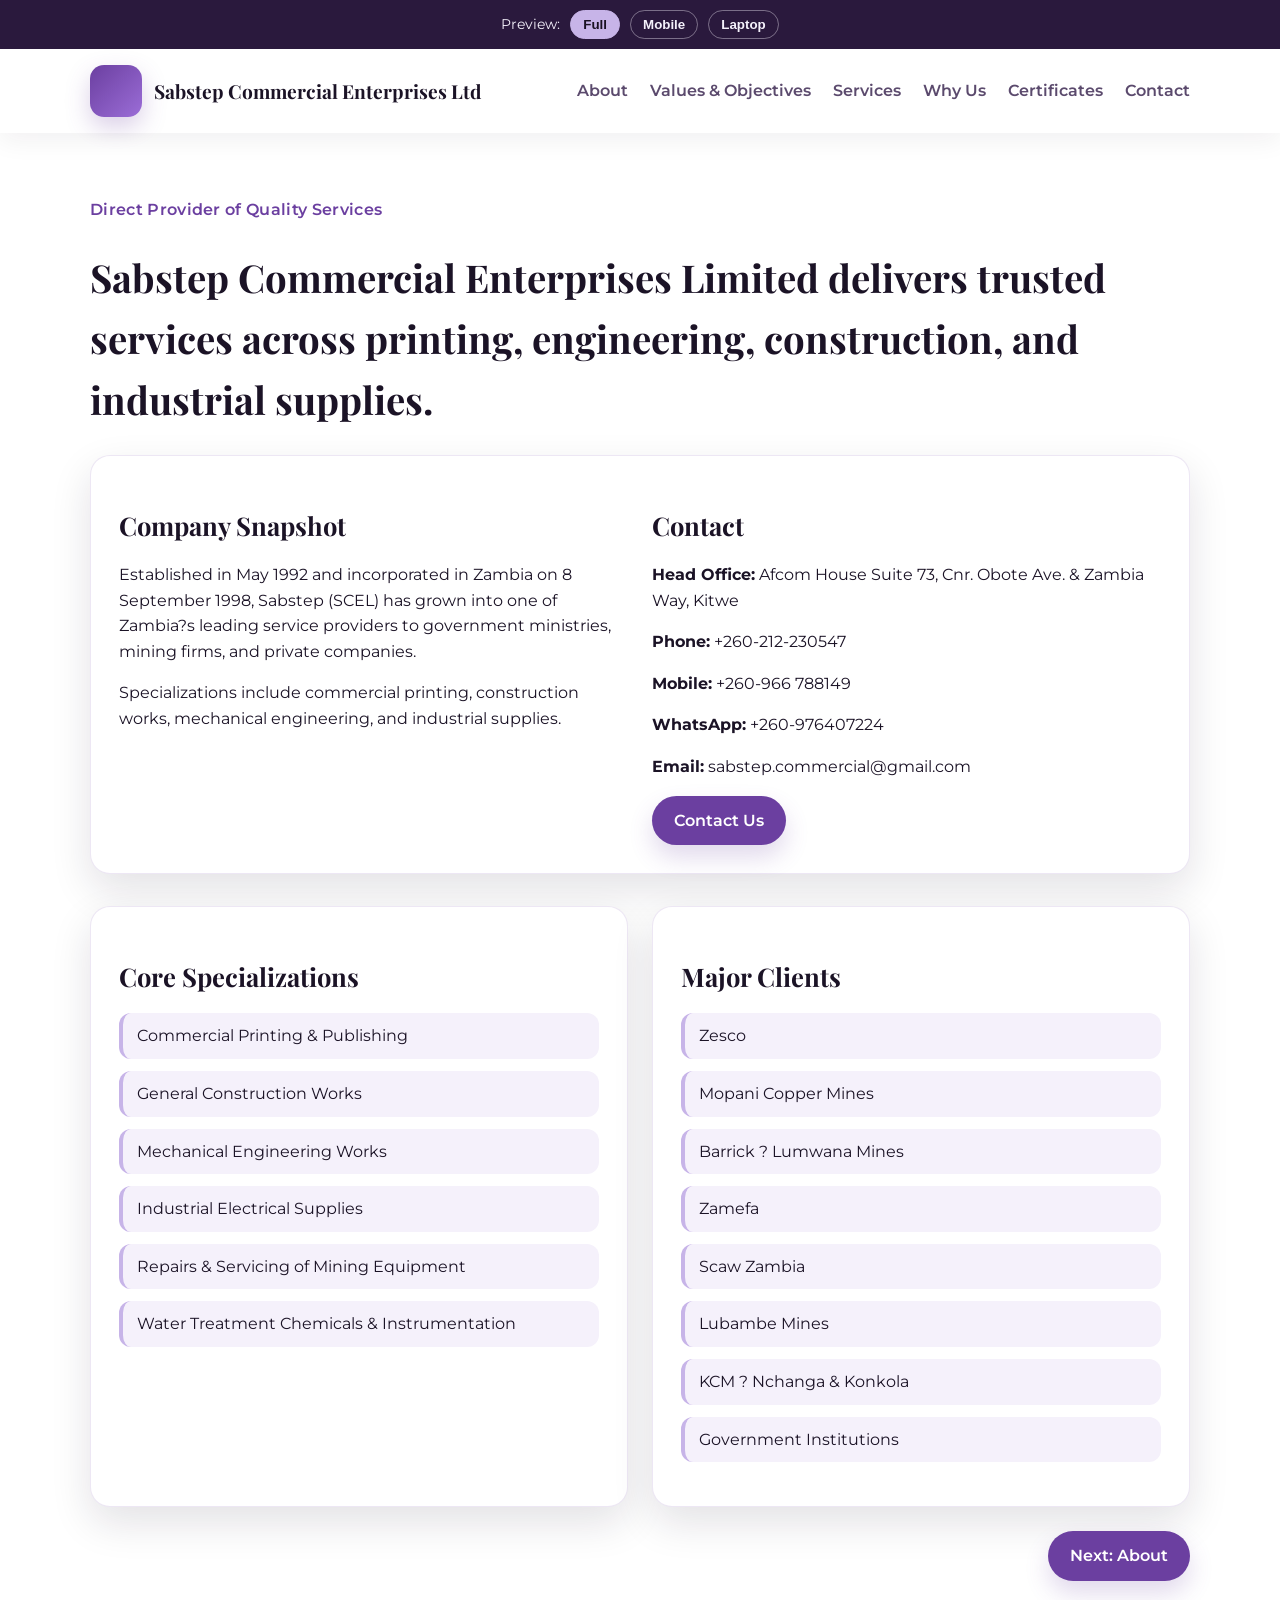
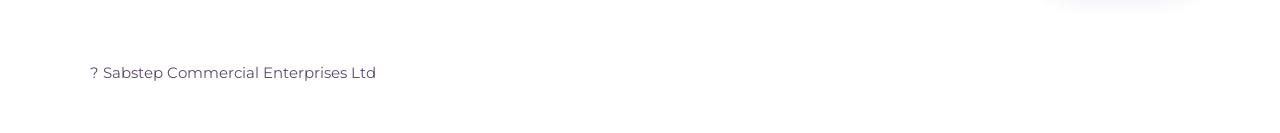
==== index.html @ 1f7cb90e "Initial sabstep site" ====
<!doctype html>
<html lang="en">
<head>
  <meta charset="utf-8" />
  <meta name="viewport" content="width=device-width, initial-scale=1" />
  <title>Sabstep Commercial Enterprises Ltd</title>
  <link rel="stylesheet" href="styles.css" />
  <script src="preview.js" defer></script>
</head>
<body>
  <header>
    <div class="container nav">
      <a class="brand" href="index.html">
        <div class="brand-mark" aria-hidden="true"></div>
        <span>Sabstep Commercial Enterprises Ltd</span>
      </a>
      <nav>
        <a href="about.html">About</a>
        <a href="values.html">Values & Objectives</a>
        <a href="services.html">Services</a>
        <a href="why-us.html">Why Us</a>
        <a href="certificates.html">Certificates</a>
        <a href="contact.html">Contact</a>
      </nav>
    </div>
  </header>

  <main class="container">
    <section class="hero">
      <span class="tag">Direct Provider of Quality Services</span>
      <h1>Sabstep Commercial Enterprises Limited delivers trusted services across printing, engineering, construction, and industrial supplies.</h1>
      <div class="card grid grid-2 lift">
        <div>
          <h2 class="section-title">Company Snapshot</h2>
          <p>Established in May 1992 and incorporated in Zambia on 8 September 1998, Sabstep (SCEL) has grown into one of Zambia?s leading service providers to government ministries, mining firms, and private companies.</p>
          <p>Specializations include commercial printing, construction works, mechanical engineering, and industrial supplies.</p>
        </div>
        <div>
          <h2 class="section-title">Contact</h2>
          <p><strong>Head Office:</strong> Afcom House Suite 73, Cnr. Obote Ave. & Zambia Way, Kitwe</p>
          <p><strong>Phone:</strong> +260-212-230547</p>
          <p><strong>Mobile:</strong> +260-966 788149</p>
          <p><strong>WhatsApp:</strong> +260-976407224</p>
          <p><strong>Email:</strong> sabstep.commercial@gmail.com</p>
          <a class="button" href="contact.html">Contact Us</a>
        </div>
      </div>
    </section>

    <section class="grid grid-2">
      <div class="card lift">
        <h2 class="section-title">Core Specializations</h2>
        <ul class="list">
          <li>Commercial Printing & Publishing</li>
          <li>General Construction Works</li>
          <li>Mechanical Engineering Works</li>
          <li>Industrial Electrical Supplies</li>
          <li>Repairs & Servicing of Mining Equipment</li>
          <li>Water Treatment Chemicals & Instrumentation</li>
        </ul>
      </div>
      <div class="card lift">
        <h2 class="section-title">Major Clients</h2>
        <ul class="list">
          <li>Zesco</li>
          <li>Mopani Copper Mines</li>
          <li>Barrick ? Lumwana Mines</li>
          <li>Zamefa</li>
          <li>Scaw Zambia</li>
          <li>Lubambe Mines</li>
          <li>KCM ? Nchanga & Konkola</li>
          <li>Government Institutions</li>
        </ul>
      </div>
    </section>

    <div class="next-row">
      <a class="button" href="about.html">Next: About</a>
    </div>
  </main>

  <footer class="container">
    <div>? Sabstep Commercial Enterprises Ltd</div>
  </footer>
</body>
</html>
---- styles.css ----
@import url('https://fonts.googleapis.com/css2?family=Montserrat:wght@300;400;600;700&family=Playfair+Display:wght@500;600;700&display=swap');

:root {
  --ink: #1b1326;
  --muted: #5b4a6d;
  --brand: #6b3fa0;
  --brand-dark: #4c2b77;
  --accent: #c7b4e8;
  --paper: #ffffff;
  --white: #ffffff;
  --shadow: 0 16px 40px rgba(27, 19, 38, 0.12);
}

* { box-sizing: border-box; }
html, body { margin: 0; padding: 0; }
body {
  font-family: 'Montserrat', system-ui, -apple-system, sans-serif;
  color: var(--ink);
  background: #ffffff;
  line-height: 1.6;
}

.container {
  width: min(1100px, 92vw);
  margin: 0 auto;
}

header {
  background: var(--white);
  position: sticky;
  top: 0;
  z-index: 10;
  box-shadow: 0 8px 24px rgba(27, 19, 38, 0.06);
}

.nav {
  display: flex;
  align-items: center;
  justify-content: space-between;
  padding: 16px 0;
  gap: 16px;
}

.brand {
  display: flex;
  align-items: center;
  gap: 12px;
  text-decoration: none;
  color: inherit;
}

.brand-mark {
  width: 52px;
  height: 52px;
  border-radius: 14px;
  background: linear-gradient(135deg, #6b3fa0, #9b6dd7);
  box-shadow: 0 10px 24px rgba(107, 63, 160, 0.25);
}

.brand span {
  font-family: 'Playfair Display', serif;
  font-size: 1.2rem;
  font-weight: 700;
}

nav a {
  text-decoration: none;
  color: var(--muted);
  font-weight: 600;
  margin-left: 18px;
}

nav a:hover { color: var(--brand); }

.hero {
  padding: 64px 0 32px;
  display: grid;
  gap: 24px;
}

.hero h1 {
  font-family: 'Playfair Display', serif;
  font-size: clamp(2rem, 3vw, 3rem);
  margin: 0;
}

.card {
  background: var(--white);
  border-radius: 20px;
  padding: 28px;
  box-shadow: var(--shadow);
  border: 1px solid rgba(107, 63, 160, 0.12);
}

.grid {
  display: grid;
  gap: 24px;
}

.grid-2 { grid-template-columns: repeat(auto-fit, minmax(260px, 1fr)); }
.grid-3 { grid-template-columns: repeat(auto-fit, minmax(220px, 1fr)); }

.tag {
  display: inline-flex;
  align-items: center;
  gap: 8px;
  font-weight: 600;
  color: var(--brand);
  letter-spacing: 0.02em;
}

.button {
  display: inline-flex;
  align-items: center;
  justify-content: center;
  padding: 12px 22px;
  border-radius: 999px;
  border: none;
  background: var(--brand);
  color: var(--white);
  font-weight: 600;
  text-decoration: none;
  box-shadow: 0 12px 24px rgba(107, 63, 160, 0.2);
}

.button.secondary {
  background: var(--white);
  color: var(--brand);
  border: 1px solid var(--brand);
  box-shadow: none;
}

.section-title {
  font-family: 'Playfair Display', serif;
  font-size: 1.6rem;
  margin-bottom: 12px;
}

.list {
  display: grid;
  gap: 12px;
  padding-left: 0;
  list-style: none;
}

.list li {
  padding: 10px 14px;
  background: #f5f1fb;
  border-radius: 12px;
  border-left: 4px solid var(--accent);
}

.service-card img {
  width: 100%;
  height: 180px;
  object-fit: cover;
  border-radius: 14px;
  margin-bottom: 12px;
}

footer {
  padding: 32px 0 48px;
  color: var(--muted);
  font-size: 0.95rem;
}

.next-row {
  display: flex;
  justify-content: flex-end;
  padding: 24px 0 48px;
}

.lift {
  transition: transform 0.35s ease, box-shadow 0.35s ease;
}

.lift:hover {
  transform: translateY(-6px);
  box-shadow: 0 18px 36px rgba(107, 63, 160, 0.18);
}

.preview-bar {
  position: sticky;
  top: 0;
  z-index: 20;
  background: #2a193d;
  color: #f4f1fb;
  display: flex;
  align-items: center;
  justify-content: center;
  gap: 10px;
  padding: 10px 16px;
  font-size: 0.9rem;
}

.preview-bar button {
  background: transparent;
  border: 1px solid rgba(244, 241, 251, 0.4);
  color: inherit;
  padding: 6px 12px;
  border-radius: 999px;
  font-weight: 600;
  cursor: pointer;
}

.preview-bar button.active {
  background: var(--accent);
  color: #1a1223;
  border-color: var(--accent);
}

.preview-frame { width: 100%; }

body.preview-mobile,
body.preview-laptop {
  background: linear-gradient(135deg, #efe9f8 0%, #ffffff 100%);
}

body.preview-mobile .preview-frame,
body.preview-laptop .preview-frame {
  margin: 16px auto 40px;
  background: var(--white);
  border-radius: 24px;
  box-shadow: 0 24px 60px rgba(27, 19, 38, 0.2);
  overflow: hidden;
}

body.preview-mobile .preview-frame { max-width: 390px; }
body.preview-laptop .preview-frame { max-width: 1100px; }

@media (max-width: 720px) {
  nav { display: none; }
  .nav { justify-content: center; padding: 12px 0; }
  .brand { gap: 10px; }
  .brand-mark { width: 44px; height: 44px; }
  .brand span { font-size: 1.05rem; text-align: center; }
  .hero { padding: 42px 0 24px; }
  .card { padding: 20px; }
  .section-title { font-size: 1.35rem; }
  .button { width: 100%; }
  .next-row { justify-content: stretch; }
  .list li { padding: 10px 12px; }
  .service-card img { height: 160px; }
}

@media (max-width: 520px) {
  body { font-size: 0.98rem; }
  .hero h1 { font-size: clamp(1.6rem, 6vw, 2.2rem); }
  .grid { gap: 16px; }
  .card { border-radius: 16px; }
}
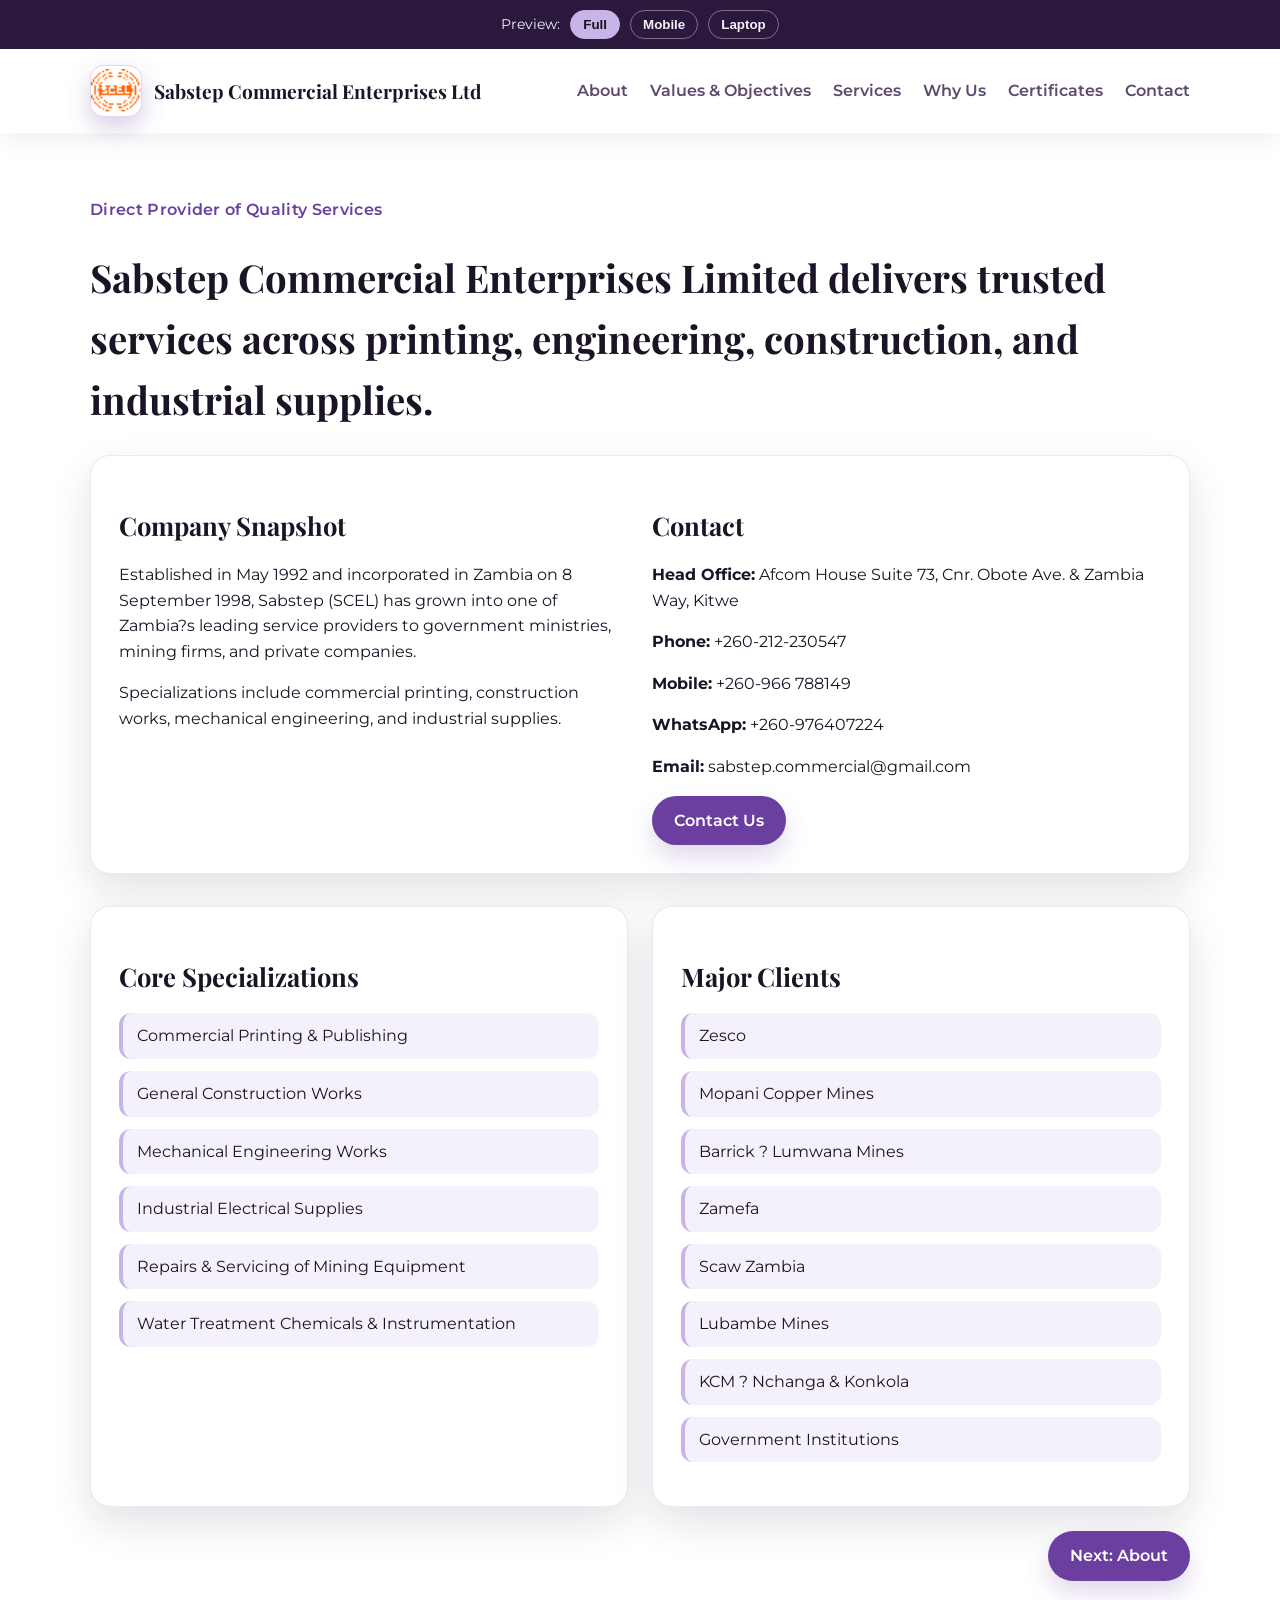
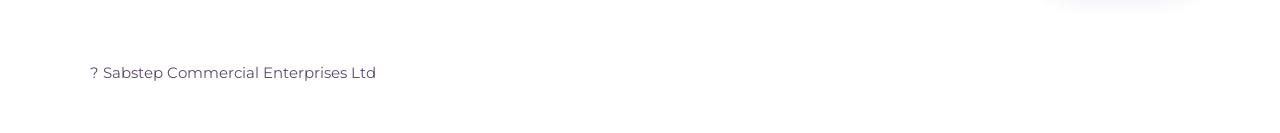
==== commit 82a041ee: "Add logo and certificate PDFs" ====
--- a/index.html
+++ b/index.html
@@ -11,7 +11,7 @@
   <header>
     <div class="container nav">
       <a class="brand" href="index.html">
-        <div class="brand-mark" aria-hidden="true"></div>
+        <img class="brand-logo" src="assets/logo.png" alt="Sabstep logo" />
         <span>Sabstep Commercial Enterprises Ltd</span>
       </a>
       <nav>
--- a/styles.css
+++ b/styles.css
@@ -49,12 +49,14 @@
   color: inherit;
 }
 
-.brand-mark {
+.brand-logo {
   width: 52px;
   height: 52px;
   border-radius: 14px;
-  background: linear-gradient(135deg, #6b3fa0, #9b6dd7);
+  object-fit: contain;
+  background: #ffffff;
   box-shadow: 0 10px 24px rgba(107, 63, 160, 0.25);
+  border: 1px solid rgba(107, 63, 160, 0.2);
 }
 
 .brand span {
@@ -158,6 +160,11 @@
   margin-bottom: 12px;
 }
 
+.cert-grid a.button {
+  width: 100%;
+  justify-content: center;
+}
+
 footer {
   padding: 32px 0 48px;
   color: var(--muted);
@@ -232,7 +239,7 @@
   nav { display: none; }
   .nav { justify-content: center; padding: 12px 0; }
   .brand { gap: 10px; }
-  .brand-mark { width: 44px; height: 44px; }
+  .brand-logo { width: 44px; height: 44px; }
   .brand span { font-size: 1.05rem; text-align: center; }
   .hero { padding: 42px 0 24px; }
   .card { padding: 20px; }
